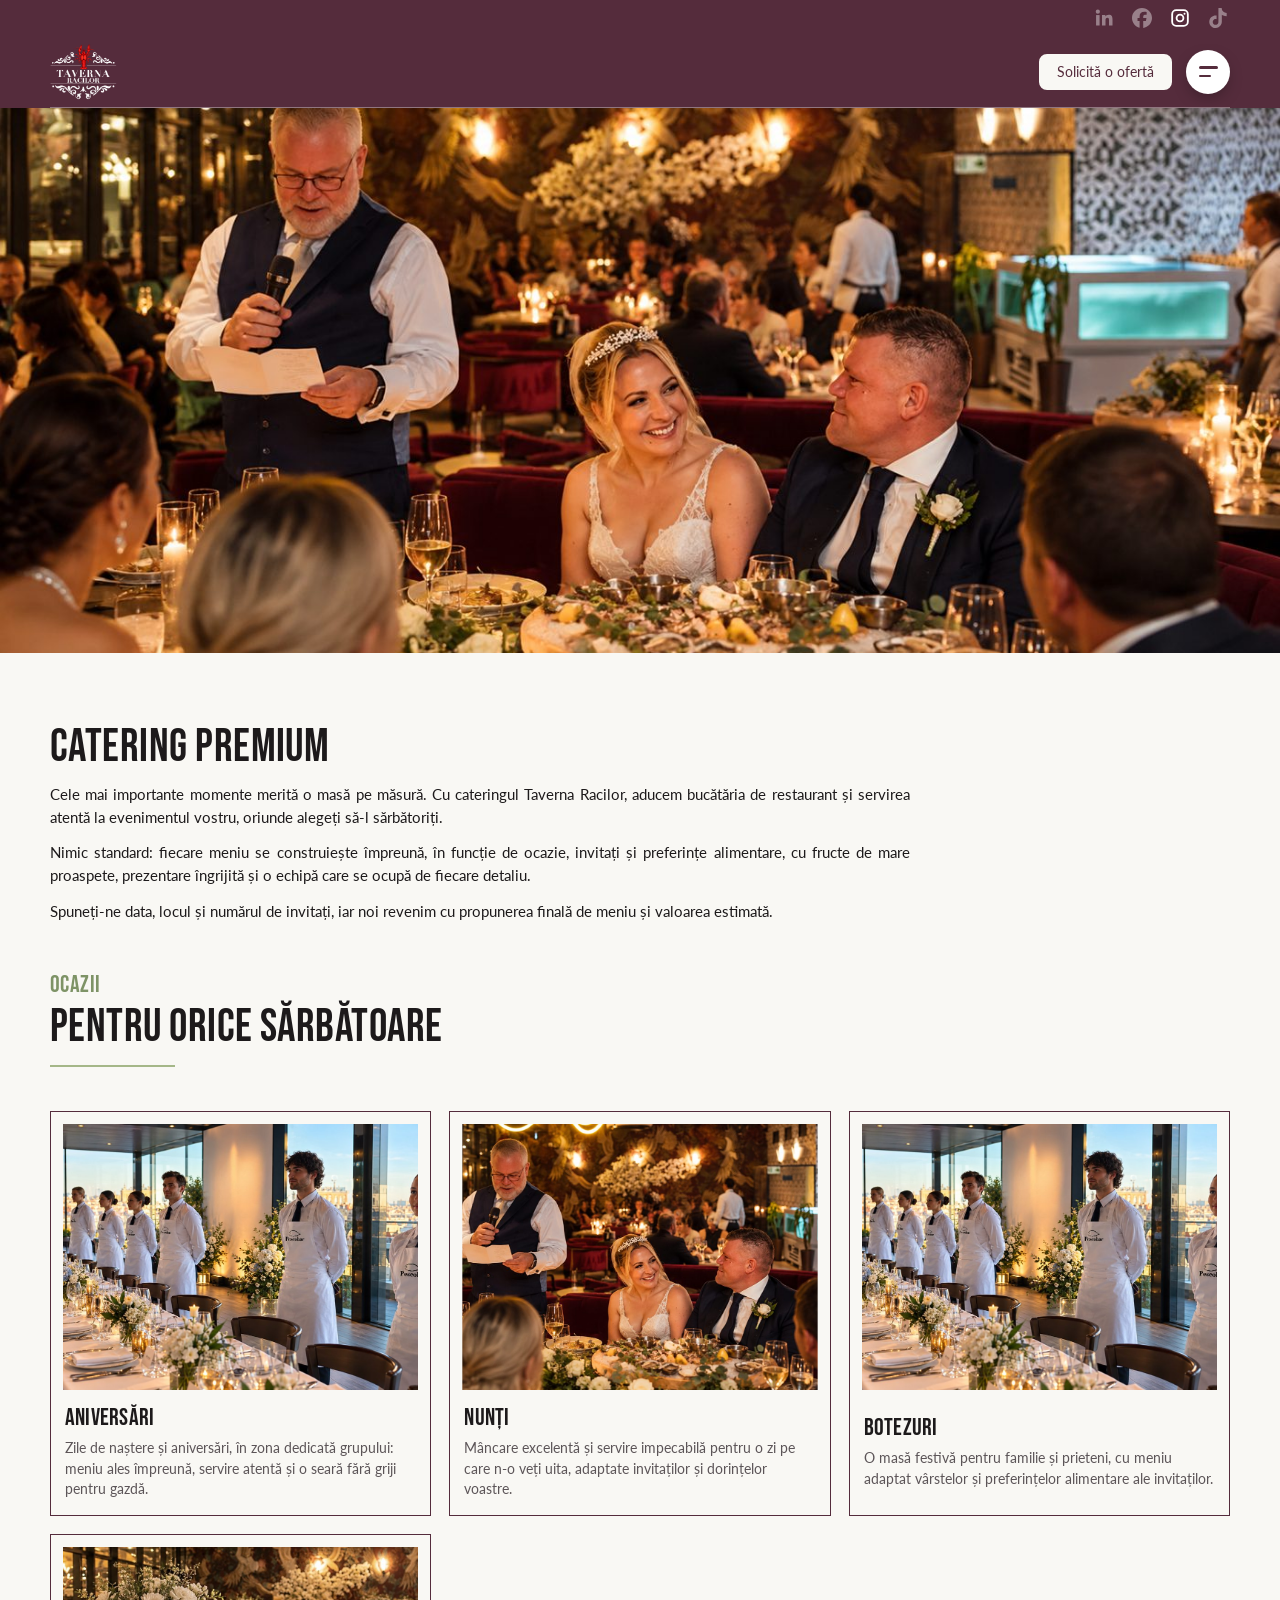
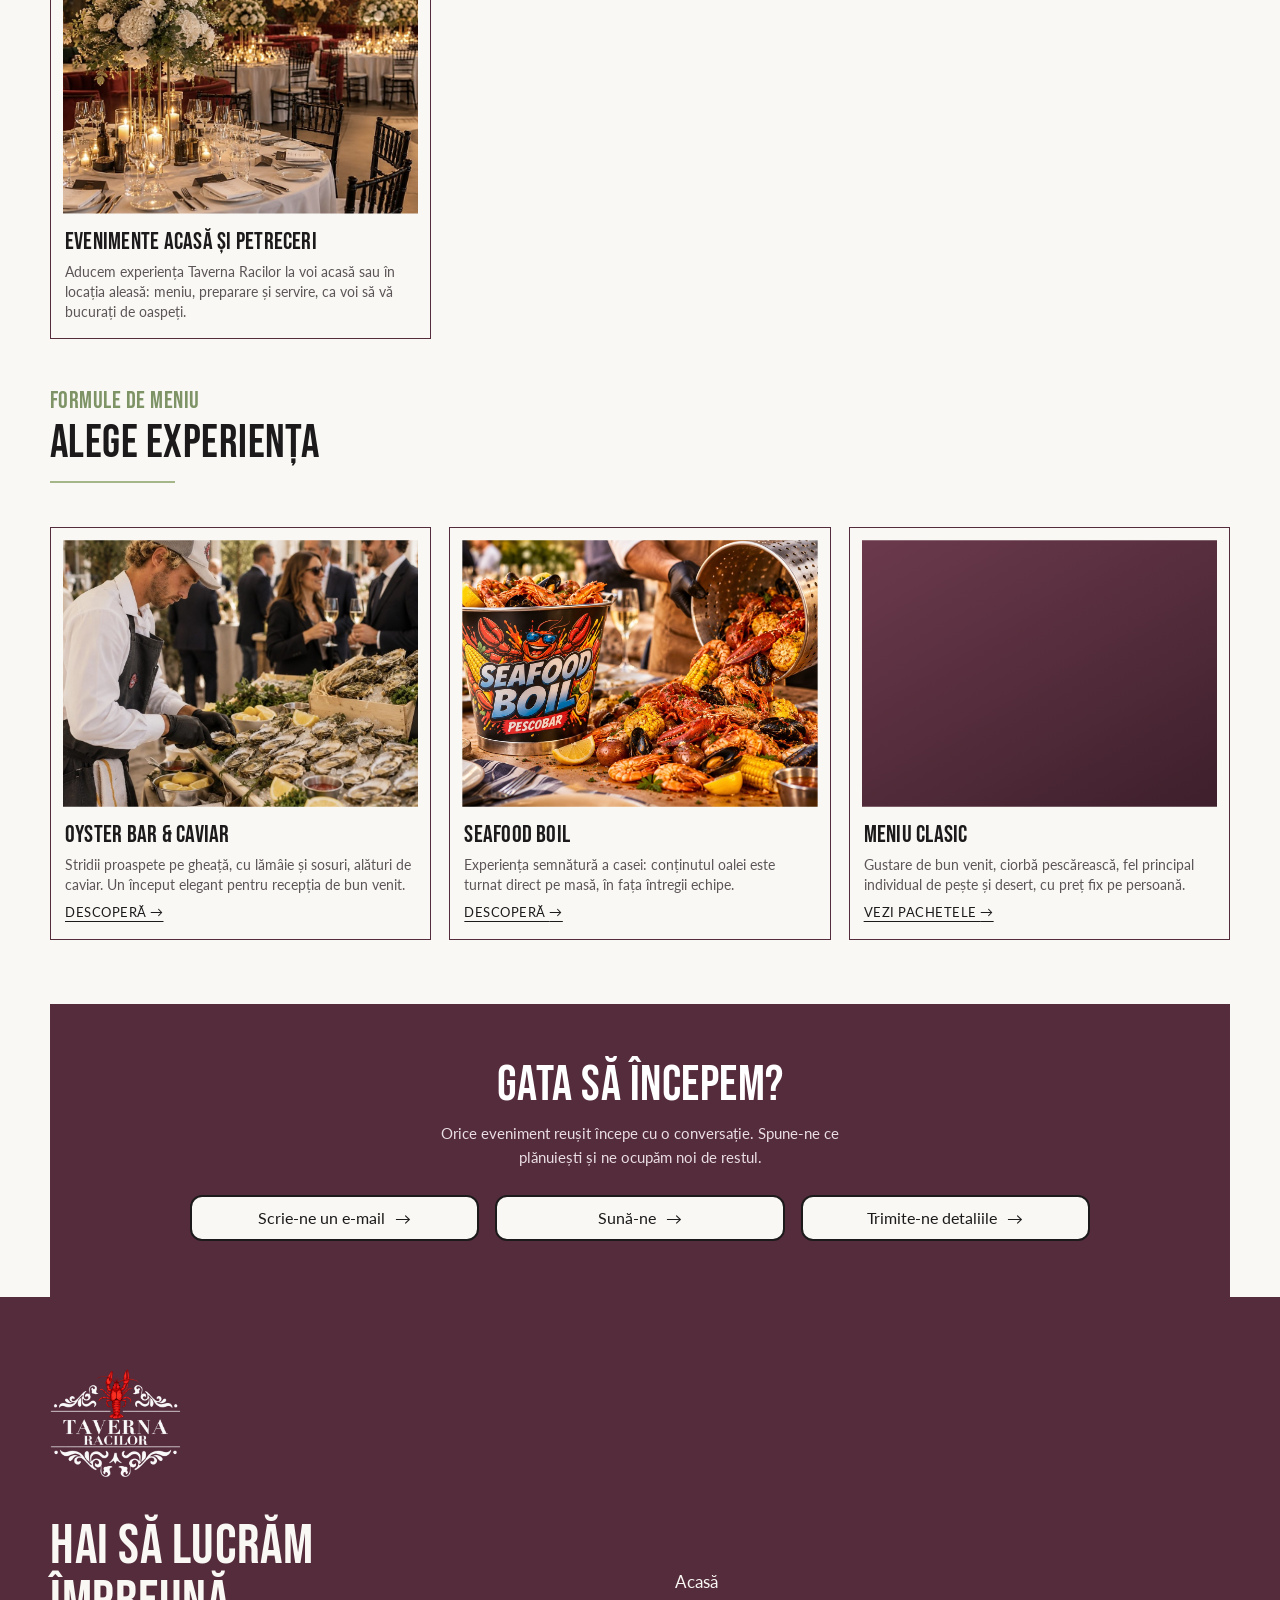
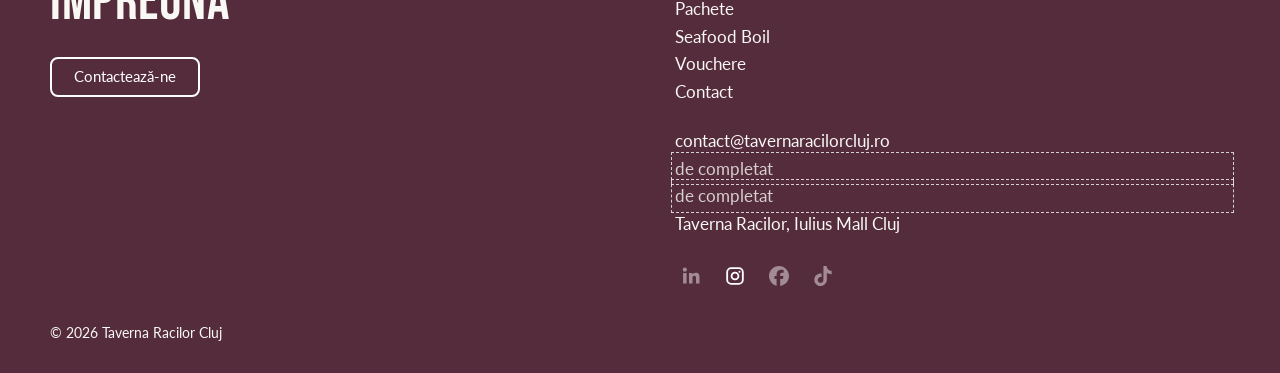
==== catering.html @ 620fd65f "Add catering page and card; reorder menu tiles Co-Authored-By: Claude Sonnet 5.5 <noreply@anthropic." ====
<!doctype html>
<html lang="ro">
<head>
<meta charset="utf-8">
<meta name="viewport" content="width=device-width, initial-scale=1">
<title>Catering · Taverna Racilor Cluj</title>
<meta name="description" content="Catering premium pentru aniversări, nunți, botezuri și evenimente acasă, de la Taverna Racilor Cluj.">
<meta name="theme-color" content="#552C3C">
<meta property="og:title" content="Catering · Taverna Racilor Cluj">
<meta property="og:description" content="Catering premium pentru aniversări, nunți, botezuri și evenimente acasă, de la Taverna Racilor Cluj.">
<meta property="og:type" content="website">
<meta property="og:locale" content="ro_RO">
<link rel="icon" href="data:image/svg+xml,%3Csvg xmlns='http://www.w3.org/2000/svg' viewBox='0 0 32 32'%3E%3Crect width='32' height='32' rx='6' fill='%23552C3C'/%3E%3Cpath d='M9 22c0-7 4-12 11-12M23 22c0-5-3-8-7-8' fill='none' stroke='%23A5B788' stroke-width='2.6' stroke-linecap='round'/%3E%3C/svg%3E">
<link rel="preconnect" href="https://fonts.googleapis.com">
<link rel="preconnect" href="https://fonts.gstatic.com" crossorigin>
<link href="https://fonts.googleapis.com/css2?family=Bebas+Neue&family=Lato:wght@400;700&display=swap" rel="stylesheet">

<link rel="stylesheet" href="assets/style.css">
</head>
<body>
<a class="skip" href="#main">Sari la conținut</a>

<header class="top" id="top">
  <div class="hwrap">
    <div class="socials" aria-label="Rețele sociale"><a data-social="linkedin" aria-label="LinkedIn" target="_blank" rel="noopener"><svg viewBox="0 0 24 24" aria-hidden="true"><rect x="2.5" y="8.5" width="4.2" height="12.5"/><circle cx="4.6" cy="4.4" r="2.5"/><path d="M9.6 8.5h4v1.8c.7-1.3 2.200-2.200 4.100-2.200 3.800 0 4.500 2.500 4.500 5.700V21h-4.200v-6.200c0-1.500-.1-3.100-1.900-3.100s-2.300 1.300-2.300 3V21H9.600z"/></svg></a><a data-social="facebook" aria-label="Facebook" target="_blank" rel="noopener"><svg viewBox="0 0 24 24" aria-hidden="true"><path d="M9.101 23.691v-7.98H6.627v-3.667h2.474v-1.58c0-4.085 1.848-5.978 5.858-5.978.401 0 .955.042 1.468.103a8.68 8.68 0 0 1 1.141.195v3.325a8.623 8.623 0 0 0-.653-.036 26.805 26.805 0 0 0-.733-.009c-.707 0-1.259.096-1.675.309a1.686 1.686 0 0 0-.679.622c-.258.42-.374.995-.374 1.752v1.297h3.919l-.386 2.103-.287 1.564h-3.246v8.245C19.396 23.238 24 18.179 24 12.044c0-6.627-5.373-12-12-12s-12 5.373-12 12c0 5.628 3.874 10.35 9.101 11.647Z"/></svg></a><a data-social="instagram" aria-label="Instagram" target="_blank" rel="noopener"><svg viewBox="0 0 24 24" aria-hidden="true"><path d="M7.5 1.500h9A6 6 0 0 1 22.500 7.500v9a6 6 0 0 1-6 6h-9a6 6 0 0 1-6-6v-9a6 6 0 0 1 6-6zm0 2.200a3.800 3.800 0 0 0-3.800 3.800v9a3.800 3.800 0 0 0 3.800 3.800h9a3.800 3.800 0 0 0 3.800-3.800v-9a3.800 3.800 0 0 0-3.800-3.800zM12 6.800a5.200 5.200 0 1 1 0 10.400 5.200 5.200 0 0 1 0-10.400zm0 2.200a3 3 0 1 0 0 6 3 3 0 0 0 0-6zm5.400-3.300a1.200 1.200 0 1 1 0 2.400 1.200 1.200 0 0 1 0-2.400z"/></svg></a><a data-social="tiktok" aria-label="TikTok" target="_blank" rel="noopener"><svg viewBox="0 0 24 24" aria-hidden="true"><path d="M12.525.02c1.31-.02 2.61-.01 3.91-.02.08 1.53.63 3.09 1.75 4.17 1.12 1.11 2.7 1.62 4.24 1.79v4.03c-1.44-.05-2.89-.35-4.2-.97-.57-.26-1.1-.59-1.62-.93-.01 2.92.01 5.84-.02 8.75-.08 1.4-.54 2.79-1.35 3.94-1.31 1.92-3.58 3.17-5.91 3.21-1.43.08-2.86-.31-4.08-1.03-2.02-1.19-3.44-3.37-3.65-5.71-.02-.5-.03-1-.01-1.49.18-1.9 1.12-3.72 2.58-4.96 1.66-1.44 3.98-2.13 6.15-1.72.02 1.48-.04 2.96-.04 4.44-.99-.32-2.15-.23-3.02.37-.63.41-1.11 1.04-1.36 1.75-.21.51-.15 1.07-.14 1.61.24 1.64 1.82 3.02 3.5 2.87 1.12-.01 2.19-.66 2.77-1.61.19-.33.4-.67.41-1.06.1-1.79.06-3.57.07-5.36.01-4.03-.01-8.05.02-12.07z"/></svg></a></div>
    <div class="nav">
      <a class="logo" href="index.html#hero" aria-label="Taverna Racilor Cluj, început de pagină">
        <img src="assets/logo.png" alt="Taverna Racilor Cluj" width="63" height="52" onload="this.nextElementSibling.hidden=true" onerror="this.remove()">
        <span><b>Taverna Racilor</b> <small>Cluj</small></span>
      </a>
      <div class="navr">
        <a class="btn btn-sm" href="index.html#form">Solicită o ofertă</a>
        <button class="burger" id="burger" type="button" aria-label="Meniu" aria-expanded="false" aria-controls="menu"><i></i><i></i></button>
      </div>
    </div>
  </div>
</header>
<div class="menu" id="menu" aria-label="Meniu">
  <div class="wrap">
    <ul>
      <li><a href="index.html#pachete">Pachete</a></li><li><a href="seafood-boil.html">Seafood Boil</a></li><li><a href="index.html#bauturi">Băuturi</a></li><li><a href="index.html#vouchere">Vouchere</a></li><li><a href="index.html#contact">Contact</a></li>
    </ul>
    <a class="btn btn-light" href="index.html#form">Solicită o ofertă</a>
  </div>
</div>

<main id="main">

<figure class="pghero"><img src="assets/event-nunti.jpg" alt="Masă festivă la un eveniment elegant" fetchpriority="high"></figure>

<section class="sec" style="padding-bottom:0">
  <div class="wrap">
    <div class="evintro rv">
      <h1 class="pgh1">Catering premium</h1>
      <p>Cele mai importante momente merită o masă pe măsură. Cu cateringul Taverna Racilor, aducem bucătăria de restaurant și servirea atentă la evenimentul vostru, oriunde alegeți să-l sărbătoriți.</p>
      <p>Nimic standard: fiecare meniu se construiește împreună, în funcție de ocazie, invitați și preferințe alimentare, cu fructe de mare proaspete, prezentare îngrijită și o echipă care se ocupă de fiecare detaliu.</p>
      <p>Spuneți-ne data, locul și numărul de invitați, iar noi revenim cu propunerea finală de meniu și valoarea estimată.</p>
    </div>
    <div class="rv" style="margin-top:clamp(30px,5vw,50px)"><span class="kicker">Ocazii</span><h2>Pentru orice sărbătoare</h2><span class="rule"></span></div>
    <div class="ocards">
      <div class="ocard">
        <figure><img src="assets/event-private.jpg" alt="Masă lungă pregătită pentru o aniversare" loading="lazy" decoding="async" onerror="this.remove()"></figure>
        <div class="obody"><h3>Aniversări</h3><p>Zile de naștere și aniversări, în zona dedicată grupului: meniu ales împreună, servire atentă și o seară fără griji pentru gazdă.</p></div>
      </div>
      <div class="ocard">
        <figure><img src="assets/event-nunti.jpg" alt="Discurs la masa mirilor" loading="lazy" decoding="async" onerror="this.remove()"></figure>
        <div class="obody"><h3>Nunți</h3><p>Mâncare excelentă și servire impecabilă pentru o zi pe care n-o veți uita, adaptate invitaților și dorințelor voastre.</p></div>
      </div>
      <div class="ocard">
        <figure><img src="assets/event-private.jpg" alt="Masă festivă pregătită pentru un botez" loading="lazy" decoding="async" onerror="this.remove()"></figure>
        <div class="obody"><h3>Botezuri</h3><p>O masă festivă pentru familie și prieteni, cu meniu adaptat vârstelor și preferințelor alimentare ale invitaților.</p></div>
      </div>
      <div class="ocard">
        <figure><img src="assets/event-corporate.jpg" alt="Mese pregătite pentru un eveniment acasă" loading="lazy" decoding="async" onerror="this.remove()"></figure>
        <div class="obody"><h3>Evenimente acasă și petreceri</h3><p>Aducem experiența Taverna Racilor la voi acasă sau în locația aleasă: meniu, preparare și servire, ca voi să vă bucurați de oaspeți.</p></div>
      </div>
    </div>
    <div class="rv" style="margin-top:clamp(30px,5vw,50px)"><span class="kicker">Formule de meniu</span><h2>Alege experiența</h2><span class="rule"></span></div>
    <div class="ocards">
      <a class="ocard" href="oyster-bar.html">
        <figure><img src="assets/oyster-event.jpg" alt="Oyster bar la un eveniment, cu stridii pe gheață" loading="lazy" decoding="async" onerror="this.remove()"></figure>
        <div class="obody"><h3>Oyster Bar &amp; Caviar</h3><p>Stridii proaspete pe gheață, cu lămâie și sosuri, alături de caviar. Un început elegant pentru recepția de bun venit.</p><span class="olink">Descoperă <i>→</i></span></div>
      </a>
      <a class="ocard" href="seafood-boil.html">
        <figure><img src="assets/pkg-boil.jpg" alt="Seafood Boil turnat pe masă" loading="lazy" decoding="async" onerror="this.remove()"></figure>
        <div class="obody"><h3>Seafood Boil</h3><p>Experiența semnătură a casei: conținutul oalei este turnat direct pe masă, în fața întregii echipe.</p><span class="olink">Descoperă <i>→</i></span></div>
      </a>
      <a class="ocard" href="index.html#pachete">
        <figure><img src="assets/pkg-clasic.jpg" alt="Fel principal de pește servit individual" loading="lazy" decoding="async" onerror="this.remove()"></figure>
        <div class="obody"><h3>Meniu clasic</h3><p>Gustare de bun venit, ciorbă pescărească, fel principal individual de pește și desert, cu preț fix pe persoană.</p><span class="olink">Vezi pachetele <i>→</i></span></div>
      </a>
    </div>
    <div class="ready rv">
      <h2>Gata să începem?</h2>
      <p>Orice eveniment reușit începe cu o conversație. Spune-ne ce plănuiești și ne ocupăm noi de restul.</p>
      <div class="ready-btns">
        <a class="rbtn" data-link="mail" data-val="email" data-keep href="index.html#form">Scrie-ne un e-mail <i>→</i></a>
        <a class="rbtn" data-link="tel" data-val="phone" data-keep href="index.html#form">Sună-ne <i>→</i></a>
        <a class="rbtn" href="index.html#form">Trimite-ne detaliile <i>→</i></a>
      </div>
    </div>
  </div>
</section>

<section class="on-plum contact" id="contact">
  <div class="wrap">
    <img class="flogo" src="assets/logo.png" alt="Taverna Racilor Cluj" width="120" height="100" loading="lazy" onerror="this.remove()">
    <div class="fgrid">
      <div>
        <h2>Hai să lucrăm împreună</h2>
        <a class="btn btn-line" href="index.html#form">Contactează-ne</a>
      </div>
      <div class="fcol">
        <ul class="flinks">
          <li><a href="index.html#hero">Acasă</a></li><li><a href="index.html#pachete">Pachete</a></li><li><a href="seafood-boil.html">Seafood Boil</a></li><li><a href="index.html#vouchere">Vouchere</a></li><li><a href="index.html#form">Contact</a></li>
        </ul>
        <div class="fcontact">
          <a data-link="mail" data-val="email"></a>
          <a data-link="tel" data-val="phone"></a>
          <span class="v" data-val="contactName"></span>
          <a href="https://www.google.com/maps/search/?api=1&query=Taverna+Racilor+Iulius+Mall+Cluj" target="_blank" rel="noopener">Taverna Racilor, Iulius Mall Cluj</a>
        </div>
        <div class="fsoc" aria-label="Rețele sociale"><a data-social="linkedin" aria-label="LinkedIn" target="_blank" rel="noopener"><svg viewBox="0 0 24 24" aria-hidden="true"><rect x="2.5" y="8.5" width="4.2" height="12.5"/><circle cx="4.6" cy="4.4" r="2.5"/><path d="M9.6 8.5h4v1.8c.7-1.3 2.200-2.200 4.100-2.200 3.800 0 4.500 2.500 4.500 5.700V21h-4.200v-6.200c0-1.500-.1-3.100-1.900-3.100s-2.300 1.300-2.300 3V21H9.600z"/></svg></a><a data-social="instagram" aria-label="Instagram" target="_blank" rel="noopener"><svg viewBox="0 0 24 24" aria-hidden="true"><path d="M7.5 1.500h9A6 6 0 0 1 22.500 7.500v9a6 6 0 0 1-6 6h-9a6 6 0 0 1-6-6v-9a6 6 0 0 1 6-6zm0 2.200a3.800 3.800 0 0 0-3.800 3.800v9a3.800 3.800 0 0 0 3.800 3.800h9a3.800 3.800 0 0 0 3.800-3.800v-9a3.800 3.800 0 0 0-3.800-3.800zM12 6.800a5.200 5.200 0 1 1 0 10.400 5.200 5.200 0 0 1 0-10.400zm0 2.200a3 3 0 1 0 0 6 3 3 0 0 0 0-6zm5.400-3.300a1.200 1.200 0 1 1 0 2.400 1.200 1.200 0 0 1 0-2.400z"/></svg></a><a data-social="facebook" aria-label="Facebook" target="_blank" rel="noopener"><svg viewBox="0 0 24 24" aria-hidden="true"><path d="M9.101 23.691v-7.98H6.627v-3.667h2.474v-1.58c0-4.085 1.848-5.978 5.858-5.978.401 0 .955.042 1.468.103a8.68 8.68 0 0 1 1.141.195v3.325a8.623 8.623 0 0 0-.653-.036 26.805 26.805 0 0 0-.733-.009c-.707 0-1.259.096-1.675.309a1.686 1.686 0 0 0-.679.622c-.258.42-.374.995-.374 1.752v1.297h3.919l-.386 2.103-.287 1.564h-3.246v8.245C19.396 23.238 24 18.179 24 12.044c0-6.627-5.373-12-12-12s-12 5.373-12 12c0 5.628 3.874 10.35 9.101 11.647Z"/></svg></a><a data-social="tiktok" aria-label="TikTok" target="_blank" rel="noopener"><svg viewBox="0 0 24 24" aria-hidden="true"><path d="M12.525.02c1.31-.02 2.61-.01 3.91-.02.08 1.53.63 3.09 1.75 4.17 1.12 1.11 2.7 1.62 4.24 1.79v4.03c-1.44-.05-2.89-.35-4.2-.97-.57-.26-1.1-.59-1.62-.93-.01 2.92.01 5.84-.02 8.75-.08 1.4-.54 2.79-1.35 3.94-1.31 1.92-3.58 3.17-5.91 3.21-1.43.08-2.86-.31-4.08-1.03-2.02-1.19-3.44-3.37-3.65-5.71-.02-.5-.03-1-.01-1.49.18-1.9 1.12-3.72 2.58-4.96 1.66-1.44 3.98-2.13 6.15-1.72.02 1.48-.04 2.96-.04 4.44-.99-.32-2.15-.23-3.02.37-.63.41-1.11 1.04-1.36 1.75-.21.51-.15 1.07-.14 1.61.24 1.64 1.82 3.02 3.5 2.87 1.12-.01 2.19-.66 2.77-1.61.19-.33.4-.67.41-1.06.1-1.79.06-3.57.07-5.36.01-4.03-.01-8.05.02-12.07z"/></svg></a></div>
      </div>
    </div>
    <p class="copy">© 2026 Taverna Racilor Cluj</p>
  </div>
</section>
</main>

<script src="assets/config.js"></script>
<script src="assets/site.js"></script>
</body>
</html>
---- assets/style.css ----
:root{
  --plum:#552C3C; --plum-d:#3E1F2B; --bg:#F9F8F4; --card:#F6F5F2; --sage:#A5B788; --sage-d:#5E7048;
  --text:#1D1A1B; --muted:#5C5558; --line:rgba(85,44,60,.18);
  --on-plum:#F9F8F4; --on-plum-muted:#D9C9D0;
  --head:"Bebas Neue","Arial Narrow",Impact,sans-serif;
  --sans:"Lato",system-ui,-apple-system,"Segoe UI",Roboto,sans-serif;
  --wrap:1180px;
}
*{box-sizing:border-box}
html{scroll-behavior:smooth;-webkit-text-size-adjust:100%}
body{margin:0;font-family:var(--sans);font-size:17px;line-height:1.65;color:var(--text);background:var(--bg);-webkit-font-smoothing:antialiased}
img,video,svg{display:block;max-width:100%}
a{color:inherit}
h1,h2,h3{font-family:var(--head);font-weight:400;text-transform:uppercase;line-height:1;letter-spacing:.01em;margin:0}
p{margin:0} ul,ol{margin:0;padding:0;list-style:none}
:focus-visible{outline:3px solid var(--sage);outline-offset:3px}
.skip{position:absolute;left:-999px;top:8px;background:#fff;color:var(--plum);padding:10px 16px;z-index:100;font-weight:700}
.skip:focus{left:8px}
.wrap{width:min(100% - 40px,var(--wrap));margin-inline:auto}
section{position:relative}
.sec{padding:clamp(56px,8vw,96px) 0}
section[id]{scroll-margin-top:100px}
h2{font-size:clamp(40px,6vw,64px)}
h3{font-size:34px}
.rule{display:block;width:125px;height:2px;background:var(--sage);margin:18px 0 20px}
.center{text-align:center}.center .rule{margin-inline:auto}
.lead{font-size:clamp(17px,1.6vw,19px);color:var(--muted);max-width:58ch}
.on-plum{background:var(--plum);color:var(--on-plum)}
.on-plum .lead{color:var(--on-plum-muted)}
.eyebrow{font-size:13px;font-weight:700;letter-spacing:.16em;text-transform:uppercase;color:var(--sage-d);margin-bottom:10px;display:block}
.on-plum .eyebrow{color:var(--sage)}

/* buttons */
.btn{white-space:nowrap;display:inline-flex;align-items:center;justify-content:center;gap:10px;min-height:52px;padding:0 28px;border-radius:10px;border:2px solid var(--plum);font:400 17px/1 var(--sans);text-decoration:none;cursor:pointer;transition:background .2s,color .2s,border-color .2s}
.btn svg{width:18px;height:18px}
.btn-fill{background:var(--plum);color:#fff}
.btn-fill:hover{background:var(--plum-d);border-color:var(--plum-d)}
.btn-line{background:transparent;color:var(--plum)}
.btn-line:hover{background:var(--plum);color:#fff}
.on-plum .btn-line,.hero .btn-line{border-color:#fff;color:#fff}
.on-plum .btn-line:hover,.hero .btn-line:hover{background:#fff;color:var(--plum)}
.btn-light{background:var(--bg);color:var(--plum);border-color:var(--bg)}
.btn-light:hover{background:#fff;border-color:#fff}
.btn-sm{min-height:44px;padding:0 20px;font-size:16px}
.link{display:inline-flex;align-items:center;gap:12px;font-size:16px;font-weight:400;letter-spacing:.02em;text-transform:uppercase;text-decoration:none;color:var(--text);padding:6px 0}
.link::after{content:"";width:50px;height:1px;background:var(--sage-d);transition:width .25s}
.link:hover::after{width:70px}
.ph{outline:1.5px dashed currentColor;outline-offset:3px;opacity:.8}

/* header */
header.top{position:fixed;inset:0 0 auto 0;z-index:50;background:var(--plum)}
.hwrap{width:min(100% - 40px,var(--wrap));margin-inline:auto}
.socials{display:flex;justify-content:flex-end;gap:14px;height:40px;align-items:center;overflow:hidden;transition:height .3s,opacity .3s}
.socials a{color:#fff;display:grid;place-items:center;width:24px;height:24px;transition:opacity .2s,transform .2s}
.socials a:hover{transform:translateY(-2px)}
.socials a.off{opacity:.4;pointer-events:none}
.socials svg{width:20px;height:20px;fill:currentColor}
header.compact .socials{height:0;opacity:0}
.nav{display:flex;align-items:center;justify-content:space-between;gap:12px;height:84px;border-bottom:1px solid rgba(255,255,255,.35);transition:height .3s}
header.compact .nav{height:68px}
.logo{display:flex;align-items:center;gap:10px;text-decoration:none;color:#fff;min-width:0}
.logo img{height:52px;width:auto}
header.compact .logo img{height:42px}
.logo b{font:400 28px/1 var(--head);letter-spacing:.04em;white-space:nowrap}
.logo small{font-size:11px;font-weight:700;letter-spacing:.24em;text-transform:uppercase;color:var(--sage)}
.navr{display:flex;align-items:center;gap:14px}
.burger{width:52px;height:52px;border-radius:50%;border:0;background:#fff;box-shadow:0 6px 18px -6px rgba(0,0,0,.45);display:grid;place-content:center;gap:7px;cursor:pointer;transition:transform .2s}
.burger:hover{transform:scale(1.05)}
.burger i{display:block;height:2.5px;border-radius:2px;background:var(--plum);transition:transform .3s,width .3s}
.burger i:first-child{width:22px}.burger i:last-child{width:14px}
.burger[aria-expanded=true] i:first-child{width:22px;transform:translateY(4.7px) rotate(45deg)}
.burger[aria-expanded=true] i:last-child{width:22px;transform:translateY(-4.7px) rotate(-45deg)}
header .btn{background:var(--bg);color:var(--plum);border-color:var(--bg)}
header .btn:hover{background:#fff}
.menu{position:fixed;inset:0;z-index:45;background:var(--plum-d);padding:170px 0 40px;overflow:auto;opacity:0;visibility:hidden;transition:opacity .3s,visibility .3s}
.menu.open{opacity:1;visibility:visible}
.menu ul{display:grid;gap:4px}
.menu li a{display:block;font:400 clamp(44px,9vw,84px)/1.05 var(--head);text-transform:uppercase;color:#fff;text-decoration:none;padding:6px 0;border-bottom:1px solid rgba(255,255,255,.14)}
.menu li a:hover{color:var(--sage)}
.menu .btn{margin-top:30px}

/* hero: rounded card with video background and translucent overlay */
.hero{position:relative;margin:128px 12px 0;border-radius:28px;min-height:min(84svh,780px);display:flex;align-items:flex-end;color:#fff;background:var(--plum-d);overflow:hidden;isolation:isolate}
@media(min-width:900px){.hero{margin:134px 20px 0;border-radius:36px;min-height:min(82svh,800px)}}
.hero-media{position:absolute;inset:0;z-index:-2;background:radial-gradient(60% 60% at 80% 25%,rgba(165,183,136,.22),transparent 70%),linear-gradient(160deg,var(--plum),var(--plum-d))}
.hero-media video{width:100%;height:100%;object-fit:cover;opacity:0;transition:opacity .9s}
.hero-media video.vready{opacity:1}
.hero::after{content:"";position:absolute;inset:0;z-index:-1;background:linear-gradient(180deg,rgba(62,31,43,.45) 0%,rgba(62,31,43,.35) 45%,rgba(40,18,28,.78) 100%)}
.hero .wrap{padding:clamp(40px,6vw,70px) 0 0}
.hero-in{padding-bottom:clamp(36px,5vw,56px)}
.hero h1{font-size:clamp(50px,8vw,104px);max-width:17ch;margin:22px 0 14px}
.hero .lead{color:#F4ECEF;max-width:48ch}
.cta-row{display:flex;flex-wrap:wrap;gap:14px;margin-top:28px}
.pill{display:inline-flex;align-items:center;gap:10px;padding:8px 16px;border:1px solid rgba(255,255,255,.4);border-radius:999px;background:rgba(255,255,255,.1);backdrop-filter:blur(6px);-webkit-backdrop-filter:blur(6px);font-size:14px;letter-spacing:.01em}
.pill::before{content:"";width:9px;height:9px;border-radius:50%;background:var(--sage)}
.hero-foot{display:flex;flex-wrap:wrap;align-items:baseline;gap:6px 28px;padding:20px 0 clamp(22px,3vw,34px);border-top:1px solid rgba(255,255,255,.35);font-size:17px}
.hero-foot b{font:400 clamp(26px,3.4vw,40px)/1.1 var(--head);letter-spacing:.01em;text-transform:uppercase}
.hero-foot span{color:#E7DAE0}

/* brush */
.brush{position:absolute;left:0;width:100%;top:0;height:clamp(36px,6vw,84px);transform:translateY(-99%);fill:currentColor;pointer-events:none;z-index:2}
.brush.c-bg{color:var(--bg)}

/* event types (LK-style) */
.evintro{max-width:860px}
.evintro h2{font-size:clamp(42px,7vw,72px)}
.evintro p{font-size:clamp(17px,1.7vw,19px);line-height:1.6;margin-top:16px;text-align:justify;hyphens:auto}
.evintro .btn{margin-top:28px}
.evgrid{display:grid;gap:26px;margin-top:clamp(40px,6vw,64px)}
@media(min-width:900px){.evgrid{grid-template-columns:repeat(3,1fr);gap:24px}}
.ev{display:flex;flex-direction:column;background:var(--card)}
.ev figure{margin:0;aspect-ratio:2/1;overflow:hidden;background:linear-gradient(150deg,#6b3a4c,var(--plum-d))}
@media(min-width:900px){.ev figure{aspect-ratio:4/3}}
.ev figure img{width:100%;height:100%;object-fit:cover;transition:transform .6s}
.ev:hover figure img{transform:scale(1.03)}
.ev .cbody{padding:24px 24px 28px}
.ev h3{font-size:36px}
.ev p{margin-bottom:22px;font-size:17px;line-height:1.65}
.ev .link{margin-top:auto}

/* menu tiles (LK "our menus") */
.kicker{display:block;font:400 clamp(24px,3vw,30px)/1 var(--head);letter-spacing:.02em;text-transform:uppercase;color:#7E9366;margin-bottom:12px}
.mgrid{display:grid;gap:18px;margin-top:clamp(32px,5vw,52px)}
@media(min-width:640px){.mgrid{grid-template-columns:1fr 1fr}}
@media(min-width:1100px){.mgrid{grid-template-columns:repeat(4,1fr)}}
.mtile{display:block;background:var(--plum);color:#fff;text-decoration:none}
.mtile figure{margin:0;aspect-ratio:2/1;overflow:hidden;background:linear-gradient(150deg,#6b3a4c,var(--plum-d))}
@media(min-width:1100px){.mtile figure{aspect-ratio:4/3}}
.mtile img{width:100%;height:100%;object-fit:cover;transition:transform .6s}
.mtile:hover img{transform:scale(1.04)}
.mlabel{display:block;padding:20px 12px 18px;text-align:center;font:400 clamp(26px,3vw,30px)/1 var(--head);letter-spacing:.02em;text-transform:uppercase}

/* intro + facts */
.intro-grid{display:grid;gap:36px}
@media(min-width:900px){.intro-grid{grid-template-columns:1.2fr .8fr;gap:70px;align-items:center}}
.facts{display:grid;grid-template-columns:1fr 1fr;gap:12px}
.fact{padding:20px;background:var(--card)}
.fact:first-child{grid-column:1/-1;background:var(--plum);color:#fff;display:flex;align-items:baseline;gap:14px;flex-wrap:wrap}
.fact strong{display:block;font:400 clamp(36px,4.5vw,48px)/1 var(--head);color:var(--plum)}
.fact:first-child strong{color:var(--sage);font-size:clamp(56px,7vw,76px)}
.fact span{display:block;font-size:15px;line-height:1.4;color:var(--muted);margin-top:4px}
.fact:first-child span{color:var(--on-plum-muted);margin:0}

/* video stages */
.stages{margin-top:clamp(32px,5vw,56px)}
.stage{position:relative;overflow:hidden;aspect-ratio:4/5;isolation:isolate}
@media(min-width:760px){.stage{aspect-ratio:21/9}}
.stage.s1{background:var(--plum)}
.stage.s2{background:var(--sage-d)}
.stage video{position:absolute;top:0;left:50%;transform:translateX(-50%);width:auto;height:100%;aspect-ratio:9/16;object-fit:cover;background:#000;opacity:0;transition:opacity .6s}
.stage video.vready{opacity:1}
.stage .note{position:absolute;inset:0;display:grid;place-items:center;text-align:center;color:rgba(255,255,255,.7);font-size:13px;z-index:-1}

/* package cards (image on top, flat) */
.cards{display:grid;gap:22px;margin-top:clamp(32px,5vw,52px)}
@media(min-width:980px){.cards{grid-template-columns:repeat(3,1fr)}}
.card{display:flex;flex-direction:column;background:var(--card)}
.card figure{position:relative;margin:0;aspect-ratio:4/3;overflow:hidden;background:linear-gradient(150deg,#6b3a4c,var(--plum-d))}
.card figure img{width:100%;height:100%;object-fit:cover;transition:transform .6s}
.card:hover figure img{transform:scale(1.03)}
.badge{position:absolute;top:0;left:0;z-index:2;background:var(--plum);color:#fff;font-size:12px;font-weight:700;letter-spacing:.12em;text-transform:uppercase;padding:9px 14px}
.cbody{display:flex;flex-direction:column;flex:1;padding:26px 28px 30px}
.cbody .for{color:var(--muted);font-size:16px}
.cbody ul{display:grid;align-content:start;gap:8px;margin:4px 0 22px;flex:1}
.cbody li{position:relative;padding-left:20px;font-size:16px;line-height:1.5}
.cbody li::before{content:"";position:absolute;left:0;top:.7em;width:10px;height:2px;background:var(--sage-d)}
.price{display:flex;align-items:baseline;justify-content:space-between;gap:10px;padding-top:16px;border-top:1px solid var(--line);margin-bottom:18px}
.price small{font-size:14px;color:var(--muted)}
.price strong{font:400 32px/1 var(--head);color:var(--plum)}
.cbody .btn{width:100%}

/* boil */
.missing::before{content:attr(data-label);position:absolute;inset:0;display:grid;place-items:center;text-align:center;padding:24px;font-size:13px;color:rgba(255,255,255,.6);z-index:1}
.boil-grid{display:grid;gap:34px;align-items:center}
@media(min-width:900px){.boil-grid{grid-template-columns:1fr 1fr;gap:70px}}
.potfig{position:relative;margin:0;aspect-ratio:4/3;overflow:hidden;background:linear-gradient(150deg,#6b3a4c,var(--plum-d))}
.potfig img{width:100%;height:100%;object-fit:cover}
.steps{display:grid;gap:12px;margin:22px 0 28px}
.steps li{padding-left:22px;position:relative}
.steps li::before{content:"";position:absolute;left:0;top:.75em;width:10px;height:2px;background:var(--sage)}

/* two-column info */
.two{display:grid;gap:40px}
@media(min-width:900px){.two{grid-template-columns:1fr 1fr;gap:70px}}
.drinks{border-top:1px solid var(--line);margin-top:6px}
.drinks li{display:flex;justify-content:space-between;align-items:center;gap:16px;padding:16px 0;border-bottom:1px solid var(--line)}
.drinks b{display:block;font-size:18px}
.drinks .d{font-size:15px;color:var(--muted)}
.drinks .p{text-align:right;white-space:nowrap;font:400 26px/1 var(--head);color:var(--plum)}
.drinks .p small{display:block;margin-top:6px;font:400 12px var(--sans);color:var(--muted)}
.perk{padding:18px 22px;background:var(--card);margin-top:10px;font-size:16px}
.perk.hl{background:var(--plum);color:var(--on-plum);margin-top:0}
.perk.hl b{display:block;font:400 28px/1.1 var(--head);color:var(--sage);margin-bottom:6px;letter-spacing:.01em}
.perk.hl p+p{margin-top:6px;color:var(--on-plum-muted)}
.details{margin-top:10px;display:grid;grid-template-columns:1fr 1fr;gap:10px}
.details div{padding:14px 16px;background:var(--card)}
.details small{display:block;font-size:13px;color:var(--muted)}
.details strong{font:400 28px/1.1 var(--head);color:var(--plum)}

/* fasting band */
.band{display:grid;gap:18px;padding:clamp(26px,4vw,40px);background:var(--card)}
@media(min-width:900px){.band{grid-template-columns:1fr 1fr;gap:50px;align-items:center}}
.band h2{font-size:clamp(34px,4.5vw,48px)}
.band .rule{margin:14px 0 0}

/* voucher */
.vouch{display:grid;gap:40px;align-items:center}
@media(min-width:900px){.vouch{grid-template-columns:.9fr 1.1fr;gap:70px}}
.vcard{max-width:440px;aspect-ratio:1.6;background:var(--bg);color:var(--plum);padding:24px 26px;display:flex;flex-direction:column;justify-content:space-between;position:relative;transform:rotate(-2.5deg);box-shadow:0 30px 50px -28px rgba(0,0,0,.6)}
.vcard::before{content:"";position:absolute;inset:10px;border:1px solid var(--sage)}
.vcard .t{display:flex;justify-content:space-between;font-size:11.5px;font-weight:700;letter-spacing:.2em;text-transform:uppercase;position:relative}
.vcard .amt{font:400 clamp(80px,12vw,120px)/.85 var(--head);position:relative}
.vcard .amt small{font-size:.35em;margin-left:6px;letter-spacing:.04em}
.vcard .b{display:flex;justify-content:space-between;gap:10px;font-size:13px;font-weight:700;position:relative}
.vouch ul{margin:18px 0 22px;display:grid;gap:10px}
.vouch li{padding-left:22px;position:relative}
.vouch li::before{content:"";position:absolute;left:0;top:.75em;width:10px;height:2px;background:var(--sage)}
.vouch .fine{font-size:15px;color:var(--on-plum-muted);margin-bottom:24px}

/* form */
.form-grid{display:grid;gap:36px}
@media(min-width:960px){.form-grid{grid-template-columns:.8fr 1.2fr;gap:70px;align-items:start}}
.how{margin:22px 0 0;display:grid}
.how li{display:grid;grid-template-columns:38px 1fr;gap:12px;padding:14px 0;border-top:1px solid var(--line);align-items:baseline}
.how li:last-child{border-bottom:1px solid var(--line)}
.how b{font:400 30px/1 var(--head);color:var(--sage-d)}
form{background:var(--card);padding:clamp(22px,4vw,38px)}
.fields{display:grid;gap:16px}
@media(min-width:620px){.fields{grid-template-columns:1fr 1fr}.fields .full{grid-column:1/-1}}
label{display:block;font-size:14px;font-weight:700;margin-bottom:6px}
label i{font-style:normal;font-weight:400;color:var(--muted)}
input,select{width:100%;min-height:50px;padding:0 14px;border:1.5px solid #CFC9C5;border-radius:8px;background:#fff;font:400 16px var(--sans);color:var(--text)}
input:focus,select:focus{outline:none;border-color:var(--plum);box-shadow:0 0 0 3px rgba(165,183,136,.5)}
form .btn{width:100%;margin-top:20px;min-height:56px}
.hint{margin-top:12px;font-size:14px;color:var(--muted)}
form .hint{text-align:center}
.status{margin-top:12px;font-size:15px;font-weight:700;text-align:center;color:var(--plum)}

/* footer / contact */
.contact{padding:clamp(56px,8vw,96px) 0 34px}
.contact h2{font-size:clamp(44px,7vw,72px);max-width:12ch;margin-bottom:clamp(34px,5vw,50px)}
.fgrid{display:grid;gap:0}
@media(min-width:900px){.fgrid{grid-template-columns:1fr 1fr;gap:70px;align-items:start}}
.fcol{border-top:2px solid rgba(255,255,255,.35);padding-top:clamp(30px,4vw,44px);margin-top:clamp(34px,5vw,50px)}
@media(min-width:900px){.fcol{border-top:0;margin-top:0;padding-top:8px}}
.flinks{display:grid;gap:6px;margin-bottom:34px}
.flinks a,.fcontact a,.fcontact span.v{font-size:clamp(20px,2vw,24px);line-height:1.5;text-decoration:none;word-break:break-word}
.flinks a:hover,.fcontact a:hover{text-decoration:underline;text-underline-offset:5px;text-decoration-color:var(--sage)}
.fcontact{display:grid;gap:2px;margin-bottom:34px}
.fsoc{display:flex;gap:12px;margin-bottom:34px}
.fsoc a{color:#fff;width:32px;height:32px;display:grid;place-items:center;transition:transform .2s}
.fsoc a:hover{transform:translateY(-2px)}
.fsoc a.off{opacity:.45;pointer-events:none}
.fsoc svg{width:20px;height:20px;fill:currentColor}
.copy{font-size:clamp(17px,1.8vw,20px);color:var(--on-plum);margin-top:6px}

/* mobile bar */
.bar{position:fixed;left:10px;right:10px;bottom:10px;z-index:60;display:none;gap:10px;padding:10px;background:var(--plum);box-shadow:0 14px 34px -10px rgba(0,0,0,.5);transform:translateY(140%);transition:transform .35s}
.bar.on{transform:none}
.bar .btn{flex:1;min-height:46px;padding:0 14px;font-size:15px}
.bar .btn-line{flex:0 0 auto}
@media(max-width:760px){.bar{display:flex}body{padding-bottom:78px}.nav .btn{display:none}.logo b{font-size:24px}.logo img{height:44px}.nav{height:74px}}

.js .rv{opacity:0;transform:translateY(18px);transition:opacity .7s ease,transform .7s ease}
.js .rv.in{opacity:1;transform:none}
@media(prefers-reduced-motion:reduce){html{scroll-behavior:auto}.js .rv{opacity:1;transform:none;transition:none}}

/* type scale + spacing: proportions closer to London Kitchen (smaller text, tighter layout) */
body{font-size:15px;line-height:1.6}
h2{font-size:clamp(30px,4.6vw,46px)}
h3{font-size:26px}
.sec{padding:clamp(40px,6vw,72px) 0}
section[id]{scroll-margin-top:90px}
.rule{width:125px;margin:14px 0 16px}
.lead{font-size:clamp(15px,1.3vw,17px);line-height:1.6}
.btn{min-height:40px;padding:0 22px;font-size:15px;border-radius:8px}
.btn-sm{min-height:36px;padding:0 16px;font-size:14px}
.link{font-size:14px;gap:10px}
.link::after{width:42px}
.eyebrow{font-size:12px}
.kicker{font-size:clamp(20px,2.4vw,24px);margin-bottom:8px}
.logo b{font-size:24px}
.logo small{font-size:10px}
.burger{width:44px;height:44px;gap:6px}
.burger i:first-child{width:19px}.burger i:last-child{width:12px}
.nav{height:68px}
header.compact .nav{height:58px}
.socials{height:36px}
.menu{padding-top:150px}
.menu li a{font-size:clamp(34px,7vw,60px)}
.hero{margin-top:112px;min-height:min(78svh,700px)}
@media(min-width:900px){.hero{margin-top:118px}}
.hero h1{font-size:clamp(40px,7vw,84px);margin:16px 0 10px}
.hero .lead{font-size:clamp(15px,1.5vw,18px)}
.pill{font-size:13px;padding:7px 14px}
.hero-foot{font-size:14px;padding:16px 0 20px}
.hero-foot b{font-size:clamp(22px,2.6vw,30px)}
.cta-row{margin-top:22px;gap:10px}
.evintro h2{font-size:clamp(32px,5.2vw,54px)}
.evintro p{font-size:15px;line-height:1.55;margin-top:12px}
.evintro .btn{margin-top:22px}
.evgrid{gap:20px;margin-top:clamp(28px,4vw,48px)}
.ev .cbody{padding:20px 20px 24px}
.ev h3{font-size:26px}
.ev p{font-size:14.5px;line-height:1.55;margin-bottom:16px}
.mgrid{gap:14px;margin-top:clamp(24px,4vw,40px)}
.mlabel{font-size:clamp(20px,2.4vw,24px);padding:16px 10px 14px}
.fact{padding:16px}
.fact strong{font-size:clamp(26px,3.4vw,34px)}
.fact:first-child strong{font-size:clamp(44px,5.4vw,60px)}
.fact span{font-size:13.5px}
.cards{gap:18px;margin-top:clamp(24px,4vw,40px)}
.cbody{padding:20px 20px 24px}
.cbody .for{font-size:14px}
.cbody li{font-size:14px;line-height:1.45}
.price strong{font-size:26px}
.price small{font-size:13px}
.steps{gap:8px;margin:16px 0 22px}
.drinks li{padding:12px 0}
.drinks b{font-size:15.5px}.drinks .d{font-size:13.5px}
.drinks .p{font-size:22px}
.perk{font-size:14px;padding:14px 16px}
.perk.hl b{font-size:22px}
.details strong{font-size:22px}.details small{font-size:12.5px}
.band{padding:clamp(20px,3vw,32px)}
.band h2{font-size:clamp(28px,3.6vw,40px)}
.vouch .fine{font-size:13.5px}
.how{margin-top:14px}
.how li{padding:10px 0;grid-template-columns:30px 1fr;font-size:14px;line-height:1.5}
.how b{font-size:24px}
.hint{font-size:13px}
form{padding:clamp(18px,3vw,30px)}
.fields{gap:12px}
label{font-size:13px;margin-bottom:4px}
input,select{min-height:42px;font-size:15px;border-radius:6px}
form .btn{min-height:46px;margin-top:16px}
.contact{padding:clamp(40px,6vw,72px) 0 28px}
.contact h2{font-size:clamp(34px,6vw,56px);margin-bottom:26px}
.fcol{padding-top:24px;margin-top:26px}
.flinks{gap:2px;margin-bottom:24px}
.flinks a,.fcontact a,.fcontact span.v{font-size:17px;line-height:1.5}
.fcontact{margin-bottom:24px}
.fsoc{margin-bottom:24px}
.copy{font-size:14px}
/* floating CTA: small, shows only between the location section and the form */
.bar{left:50%;right:auto;bottom:14px;padding:0;background:none;box-shadow:none;transform:translate(-50%,170%)}
.bar.on{transform:translate(-50%,0)}
.bar .btn{flex:none;min-height:38px;padding:0 20px;font-size:14px;box-shadow:0 8px 20px -6px rgba(0,0,0,.45)}
@media(max-width:760px){body{padding-bottom:0}.logo b{font-size:22px}}

/* "ready to get started" card (London Kitchen style) */
.ready{margin-top:clamp(40px,6vw,64px);background:var(--plum);color:var(--on-plum);padding:clamp(32px,5vw,56px) 18px clamp(34px,5vw,56px);text-align:center}
.ready h2{color:#fff;font-size:clamp(34px,6vw,50px)}
.ready p{max-width:48ch;margin:12px auto 0;font-size:15px;line-height:1.55;color:#EADDE3}
.ready-btns{display:grid;gap:12px;max-width:300px;margin:26px auto 0}
@media(min-width:760px){.ready-btns{grid-template-columns:repeat(3,1fr);max-width:900px;gap:16px}}
.rbtn{display:flex;align-items:center;justify-content:center;gap:10px;min-height:46px;padding:0 18px;background:var(--bg);color:var(--text);border:2px solid var(--text);border-radius:12px;font-size:16px;text-decoration:none;transition:background .2s}
.rbtn i{font-style:normal}
.rbtn:hover{background:#fff}
.potfig img{object-position:40% 50%}

/* seafood boil page */
.hero-media img{width:100%;height:100%;object-fit:cover;object-position:40% 50%}
.boil-two{display:grid;gap:28px;align-items:center}
@media(min-width:900px){.boil-two{grid-template-columns:1fr 1fr;gap:64px}}
.boilfig{position:relative;margin:0;aspect-ratio:3/2;overflow:hidden;background:linear-gradient(150deg,#6b3a4c,var(--plum-d))}
.boilfig img{width:100%;height:100%;object-fit:cover}
.stepcards{display:grid;gap:14px;margin-top:clamp(24px,4vw,40px)}
@media(min-width:900px){.stepcards{grid-template-columns:repeat(3,1fr);gap:20px}}
.stepcard{background:var(--card);padding:22px 22px 26px}
.stepcard .no{font:400 30px/1 var(--head);color:#7E9366}
.stepcard h3{font-size:26px;margin:8px 0 6px}
.stepcard p{font-size:14.5px;line-height:1.55}
.knows{display:grid;gap:10px;margin-top:clamp(24px,4vw,40px)}
@media(min-width:760px){.knows{grid-template-columns:1fr 1fr}}
.knows .perk{margin-top:0}

/* logo image in header/footer */
.logo img{height:56px;width:auto}
header.compact .logo img{height:46px}
.nav{height:72px}
header.compact .nav{height:60px}
@media(max-width:760px){.logo img{height:48px}.nav{height:66px}}
.flogo{height:clamp(84px,12vw,110px);width:auto;margin-bottom:clamp(26px,4vw,40px)}
/* map */
.mapfig{position:relative;display:block;margin-top:clamp(22px,3vw,34px);aspect-ratio:3/2;overflow:hidden;background:var(--card)}
@media(min-width:900px){.mapfig{aspect-ratio:21/9}}
.mapfig img{width:100%;height:100%;object-fit:cover;transition:transform .6s}
.mapfig:hover img{transform:scale(1.02)}
.maplink{position:absolute;left:14px;bottom:14px;display:inline-flex;gap:8px;align-items:center;padding:9px 16px;background:var(--plum);color:#fff;font-size:14px;border-radius:8px}
.maplink i{font-style:normal}
/* wide photo band */
.widefig{margin:0;aspect-ratio:4/3;overflow:hidden;background:linear-gradient(150deg,#6b3a4c,var(--plum-d))}
@media(min-width:900px){.widefig{aspect-ratio:21/9}}
.widefig img{width:100%;height:100%;object-fit:cover;object-position:50% 35%}

/* event pages (London Kitchen "corporate events" layout) */
.pghero{margin:0;padding-top:96px;background:var(--plum)}
.pghero img{width:100%;aspect-ratio:16/9;max-height:62vh;object-fit:cover;display:block}
@media(min-width:900px){.pghero{padding-top:104px}.pghero img{aspect-ratio:21/9}}
.pgh1{font-size:clamp(30px,4.6vw,46px)}
.evintro p{text-align:justify;hyphens:auto}
.ocards{display:grid;gap:14px;margin-top:clamp(26px,4vw,44px)}
@media(min-width:1000px){.ocards{grid-template-columns:repeat(3,1fr);gap:18px}}
.ocard{display:grid;grid-template-columns:42% 1fr;gap:14px;padding:12px;border:1px solid var(--plum);background:var(--bg);color:var(--text);text-decoration:none;transition:background .25s}
a.ocard:hover{background:#fff}
@media(min-width:1000px){.ocard{grid-template-columns:1fr}}
.ocard figure{margin:0;overflow:hidden;min-height:150px;background:linear-gradient(150deg,#6b3a4c,var(--plum-d))}
@media(min-width:1000px){.ocard figure{aspect-ratio:4/3;min-height:0}}
.ocard img{width:100%;height:100%;object-fit:cover;transition:transform .6s}
a.ocard:hover img{transform:scale(1.04)}
.obody{display:flex;flex-direction:column;gap:8px;padding:2px 2px 4px}
.obody h3{font-size:24px}
.obody p{font-size:13.5px;line-height:1.5;color:var(--muted)}
.olink{margin-top:auto;font-size:12.5px;text-transform:uppercase;letter-spacing:.04em;text-decoration:underline;text-underline-offset:4px}
.olink i{font-style:normal}
/* scroll animation: cards rise and unveil bottom-to-top, one after another */
.js .ocard{opacity:0;transform:translateY(46px);transition:opacity .8s ease,transform .8s cubic-bezier(.2,.7,.2,1),background .25s}
.js .ocard>*{clip-path:inset(0 0 100% 0);transition:clip-path .95s cubic-bezier(.2,.7,.2,1) .1s}
.js .ocard.in{opacity:1;transform:none}
.js .ocard.in>*{clip-path:inset(0 0 0 0)}
@media(prefers-reduced-motion:reduce){.js .ocard,.js .ocard>*{opacity:1;transform:none;clip-path:none;transition:none}}

/* phone: match London Kitchen's small, tight proportions */
@media(max-width:760px){
  body{font-size:14px;line-height:1.55}
  .wrap,.hwrap{width:min(100% - 32px,var(--wrap))}
  h2{font-size:26px}
  h3,.ev h3,.cbody h3{font-size:21px}
  .pgh1{font-size:26px}
  .rule{width:90px;margin:10px 0 12px}
  .sec{padding:36px 0}
  .lead,.evintro p,.evintro p+p{font-size:14px;line-height:1.55}
  .btn{min-height:36px;padding:0 16px;font-size:13.5px}
  .btn-sm{min-height:32px;padding:0 12px;font-size:13px}
  .link{font-size:12.5px}.link::after{width:34px}
  .logo img{height:40px}
  header.compact .logo img{height:34px}
  .nav{height:56px}header.compact .nav{height:50px}
  .socials{height:30px;gap:12px}.socials svg{width:17px;height:17px}.socials a{width:20px;height:20px}
  .burger{width:38px;height:38px;gap:5px}.burger i:first-child{width:16px}.burger i:last-child{width:10px}
  .hero{margin:92px 10px 0;border-radius:20px;min-height:min(70svh,560px)}
  .hero h1{font-size:36px;margin:12px 0 8px}
  .hero .lead{font-size:14px}
  .pill{font-size:12px;padding:6px 12px}
  .hero-foot{font-size:13px;padding:12px 0 16px}.hero-foot b{font-size:20px}
  .pghero{padding-top:76px}
  .evintro h2{font-size:28px}
  .ev h3{font-size:21px}.ev p,.obody p{font-size:13px;line-height:1.5}
  .ev .cbody,.cbody{padding:16px 16px 20px}
  .cbody li{font-size:13px}.cbody .for{font-size:13px}
  .price strong{font-size:22px}
  .mlabel{font-size:19px;padding:12px 8px 10px}
  .kicker{font-size:18px;margin-bottom:6px}
  .fact{padding:12px}.fact strong{font-size:24px}.fact:first-child strong{font-size:40px}.fact span{font-size:12.5px}
  .obody h3{font-size:20px}
  .ready h2{font-size:30px}.ready p{font-size:13.5px}
  .rbtn{min-height:40px;font-size:14px}
  .ready{padding:28px 16px 30px}
  .contact h2{font-size:32px}
  .flinks a,.fcontact a,.fcontact span.v{font-size:15px}
  .copy{font-size:13px}
  .how li{font-size:13px}
  label{font-size:12.5px}input,select{min-height:38px;font-size:14px}
  .perk,.perk.hl{font-size:13px}.perk.hl b{font-size:19px}
  .drinks b{font-size:14.5px}.drinks .p{font-size:19px}
  .menu li a{font-size:34px}
  .bar .btn{min-height:34px;font-size:13px}
}

/* packages: compact swipeable row on phones/tablets, 3 columns on desktop */
@media(max-width:979px){
  #pachete .wrap{width:100%}
  #pachete .center{padding-inline:16px}
  .cards{display:flex;gap:12px;overflow-x:auto;scroll-snap-type:x mandatory;-webkit-overflow-scrolling:touch;padding:4px 16px 14px;scroll-padding-left:16px;scrollbar-width:none}
  .cards::-webkit-scrollbar{display:none}
  .cards .card{flex:0 0 74%;max-width:300px;scroll-snap-align:start}
  .cards .card figure{aspect-ratio:16/10}
  .cards .cbody{padding:14px 14px 16px}
  .cards .cbody h3{font-size:20px}
  .cards .cbody .rule{margin:8px 0 10px!important;width:70px}
  .cards .cbody .for{font-size:12.5px;margin-bottom:6px}
  .cards .cbody ul{gap:4px;margin:2px 0 14px}
  .cards .cbody li{font-size:12.5px;line-height:1.4;padding-left:16px}
  .cards .price{padding-top:10px;margin-bottom:12px}
  .cards .price strong{font-size:20px}.cards .price small{font-size:12px}
  .cards .btn{min-height:34px;font-size:13px}
  .cards .badge{font-size:10.5px;padding:6px 10px}
}
.dots{display:none;justify-content:center;gap:7px;margin-top:4px}
@media(max-width:979px){.dots{display:flex}}
.dots i{width:7px;height:7px;border-radius:50%;background:rgba(85,44,60,.25);transition:background .2s,width .2s}
.dots i.on{background:var(--plum);width:18px;border-radius:4px}

/* menu tiles: very thin landscape photos (London Kitchen "our menus") */
.mgrid{grid-template-columns:1fr;gap:14px}
.mtile figure{aspect-ratio:4.4/1}
@media(min-width:640px){.mgrid{grid-template-columns:1fr 1fr}.mtile figure{aspect-ratio:3.2/1}}
@media(min-width:1100px){.mgrid{grid-template-columns:repeat(4,1fr)}.mtile figure{aspect-ratio:2.4/1}}
.mtile img{object-position:50% 50%}
@media(max-width:760px){.mlabel{padding:10px 8px 9px;font-size:18px}.mgrid{gap:12px}}

@media(min-width:900px) and (max-width:1099px){.evgrid{grid-template-columns:1fr 1fr}}
@media(min-width:1100px){.evgrid{grid-template-columns:repeat(4,1fr)}}
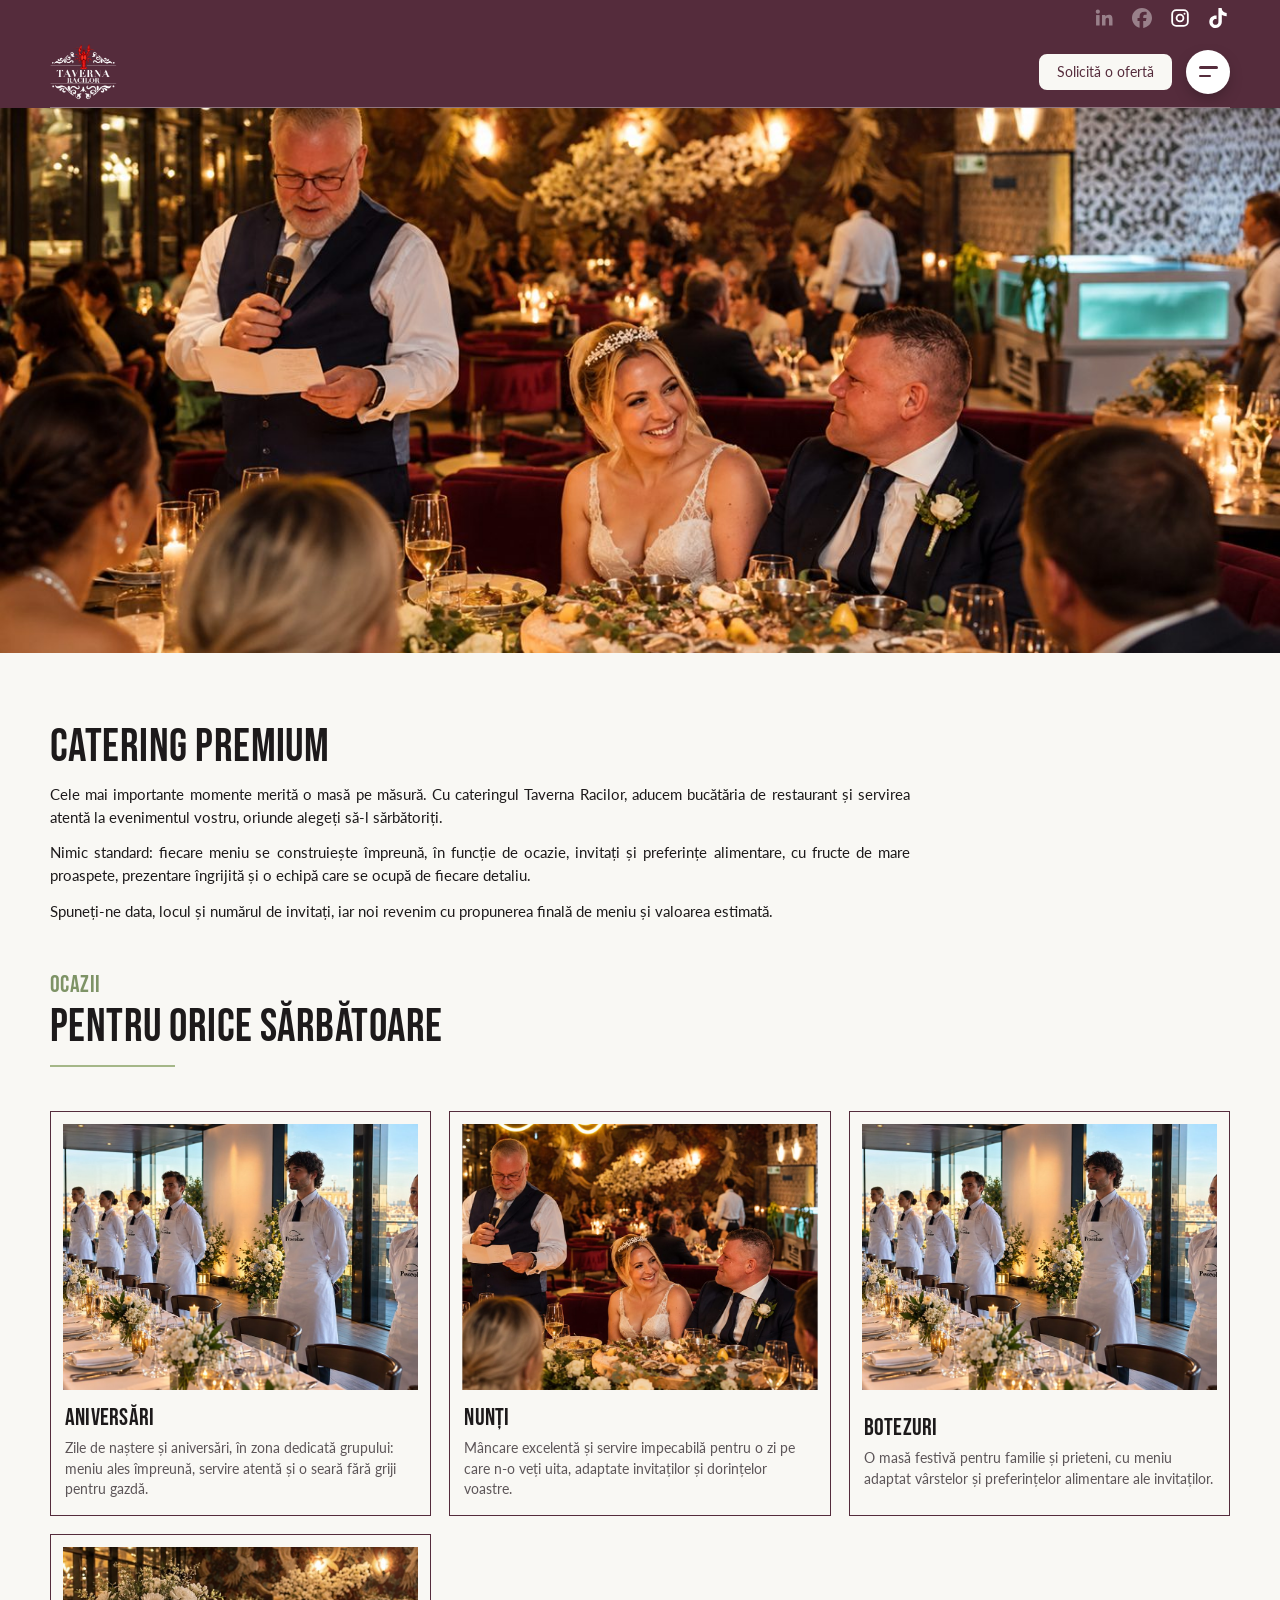
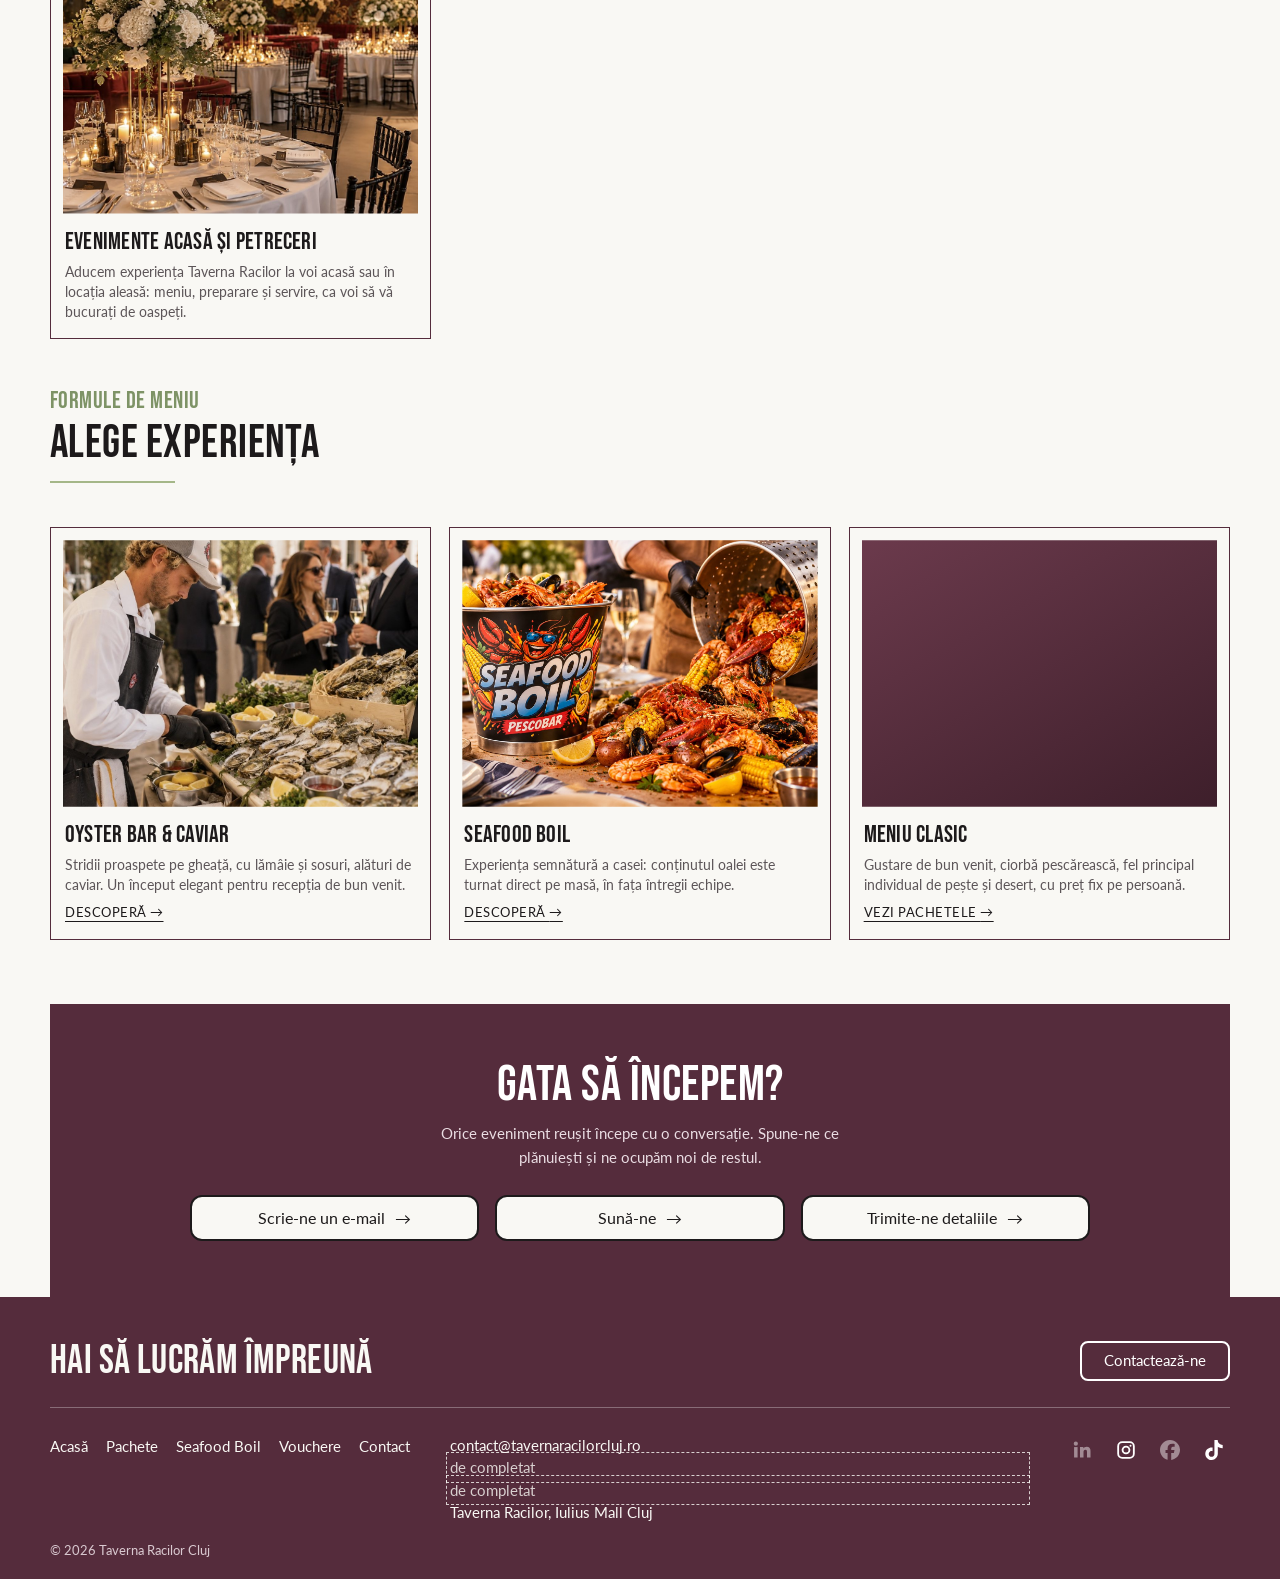
==== commit 934b4908: "Compact footer, remove footer logo, connect TikTok Co-Authored-By: Claude Sonnet 5.5 <noreply@anthro" ====
--- a/catering.html
+++ b/catering.html
@@ -104,12 +104,8 @@
 
 <section class="on-plum contact" id="contact">
   <div class="wrap">
-    <img class="flogo" src="assets/logo.png" alt="Taverna Racilor Cluj" width="120" height="100" loading="lazy" onerror="this.remove()">
     <div class="fgrid">
-      <div>
-        <h2>Hai să lucrăm împreună</h2>
-        <a class="btn btn-line" href="index.html#form">Contactează-ne</a>
-      </div>
+      <div class="fhead"><h2>Hai să lucrăm împreună</h2><a class="btn btn-line" href="index.html#form">Contactează-ne</a></div>
       <div class="fcol">
         <ul class="flinks">
           <li><a href="index.html#hero">Acasă</a></li><li><a href="index.html#pachete">Pachete</a></li><li><a href="seafood-boil.html">Seafood Boil</a></li><li><a href="index.html#vouchere">Vouchere</a></li><li><a href="index.html#form">Contact</a></li>
--- a/assets/style.css
+++ b/assets/style.css
@@ -502,3 +502,18 @@
 
 @media(min-width:900px) and (max-width:1099px){.evgrid{grid-template-columns:1fr 1fr}}
 @media(min-width:1100px){.evgrid{grid-template-columns:repeat(4,1fr)}}
+
+/* compact footer */
+.contact{padding:clamp(28px,4vw,44px) 0 18px}
+.fgrid{display:block}
+.fhead{display:flex;flex-wrap:wrap;align-items:center;justify-content:space-between;gap:14px 24px;padding-bottom:clamp(18px,3vw,26px);border-bottom:1px solid rgba(255,255,255,.3)}
+.contact .fhead h2{margin:0;max-width:none;font-size:clamp(26px,4vw,40px)}
+.fcol{border:0;margin:0;padding:clamp(18px,3vw,26px) 0 0;display:grid;gap:18px 40px}
+@media(min-width:900px){.fcol{grid-template-columns:auto 1fr auto;align-items:start}}
+.flinks,.fcontact,.fsoc{margin:0}
+.flinks{display:flex;flex-wrap:wrap;gap:4px 18px}
+.flinks a,.fcontact a,.fcontact span.v{font-size:15px}
+.fcontact{gap:0}
+.fsoc{gap:12px}
+.copy{margin-top:16px;font-size:13px;color:var(--on-plum-muted)}
+@media(max-width:760px){.contact .fhead h2{font-size:24px}.contact .fhead .btn{min-height:34px;padding:0 14px}.fcol{gap:12px}}
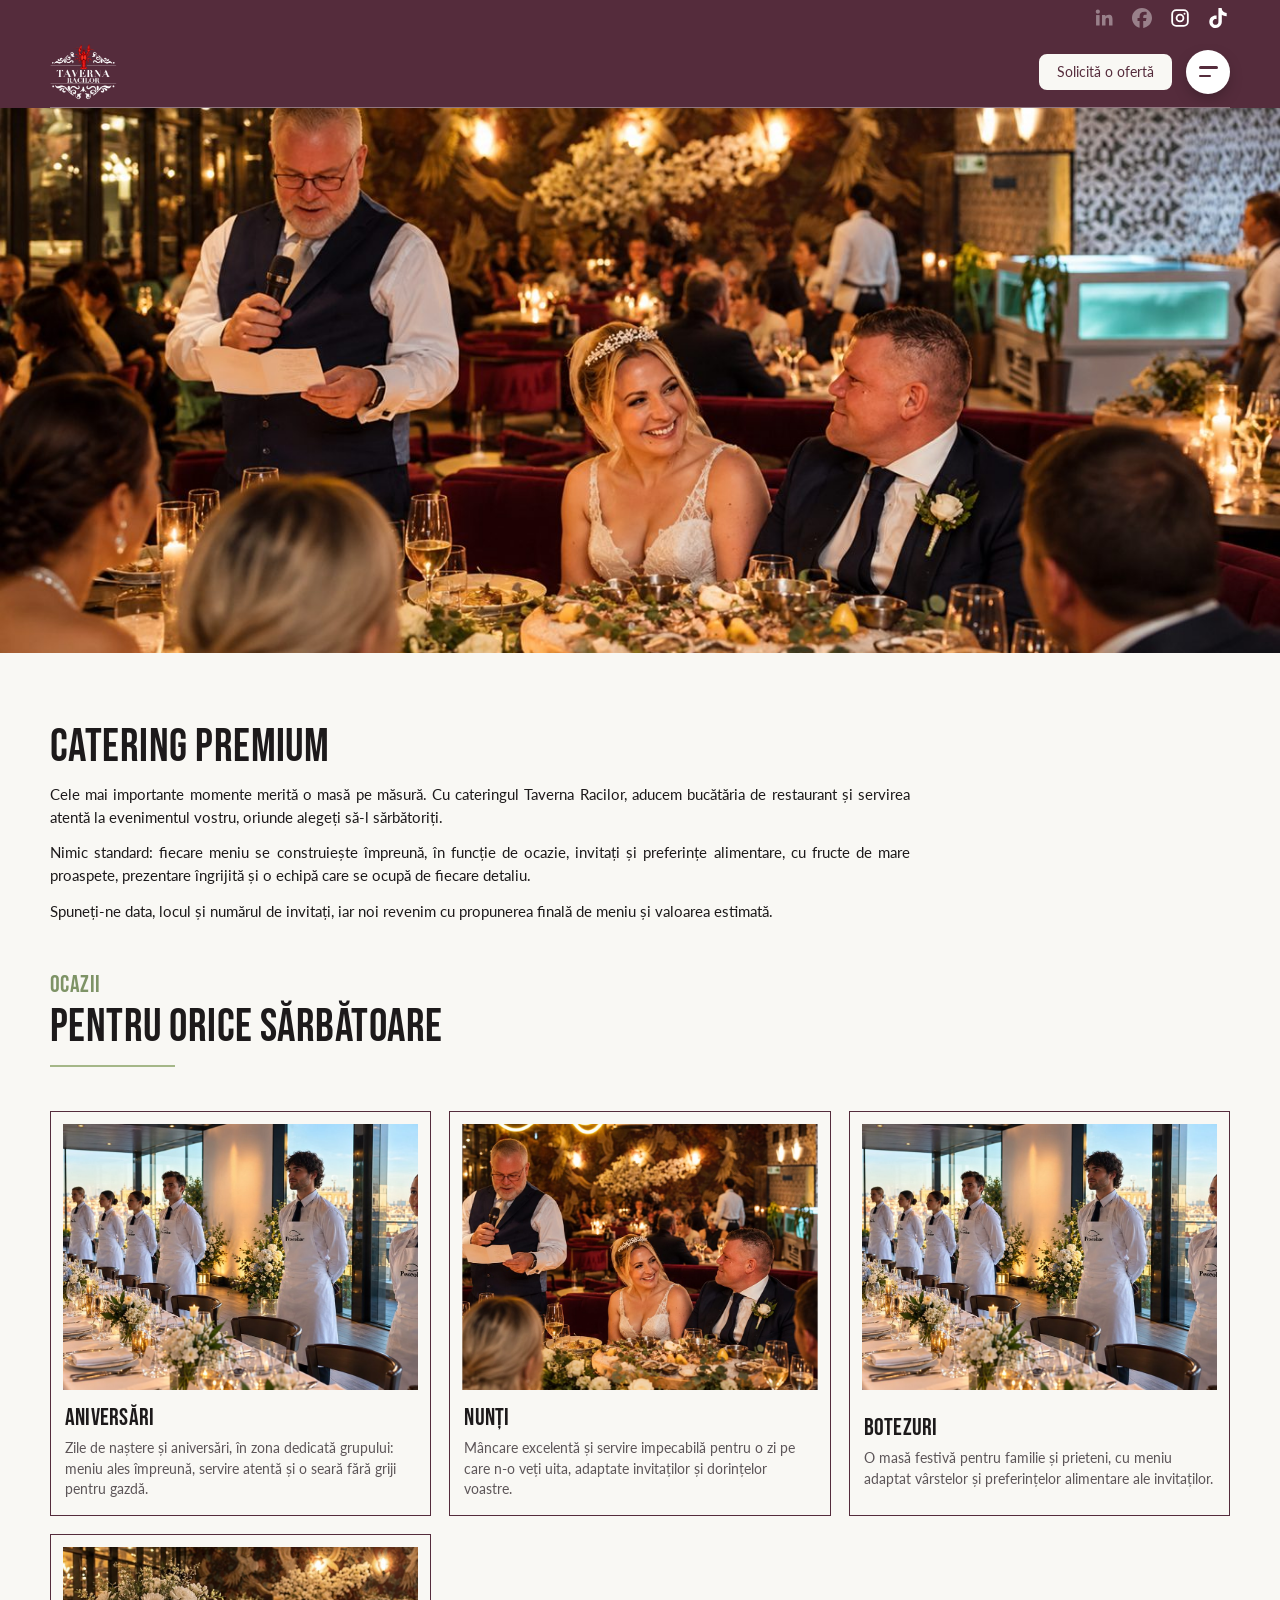
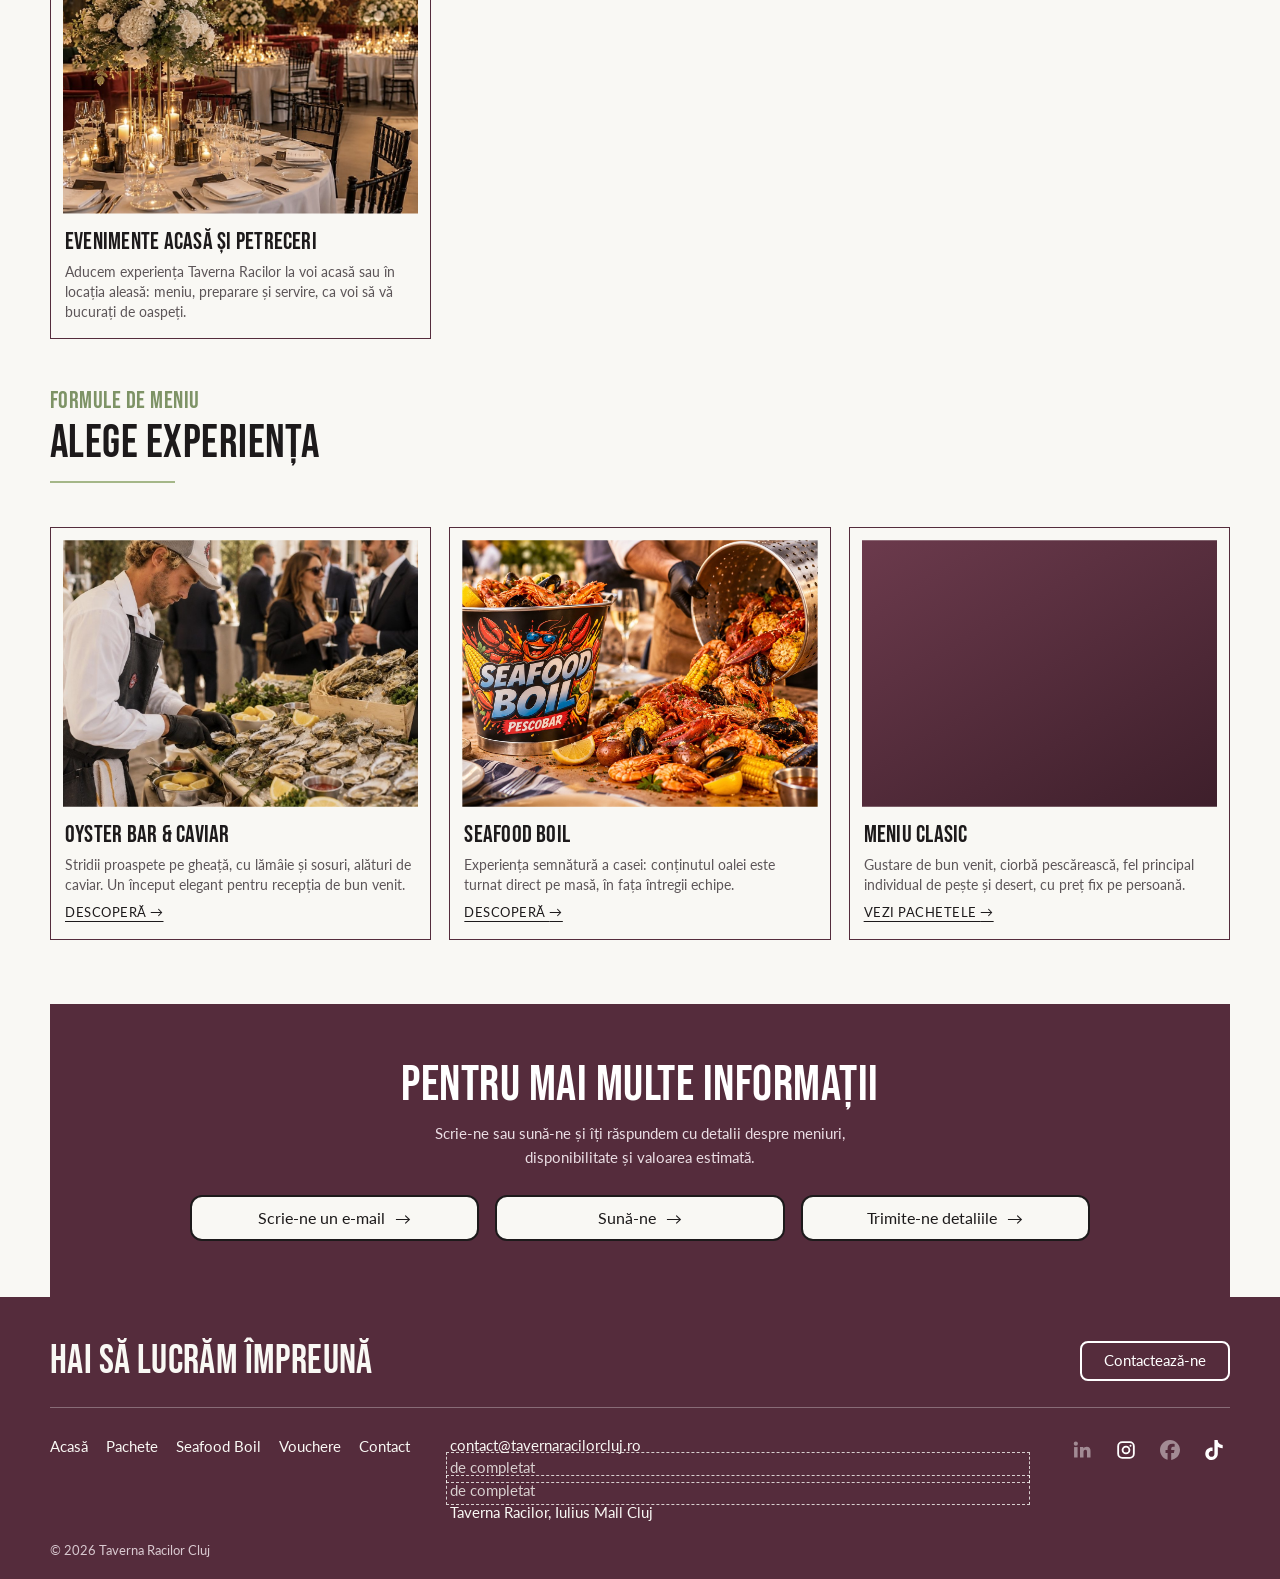
==== commit fb54af40: "Three event cards (drop catering card); 'Pentru mai multe informatii' CTA Co-Authored-By: Claude Son" ====
--- a/catering.html
+++ b/catering.html
@@ -91,8 +91,8 @@
       </a>
     </div>
     <div class="ready rv">
-      <h2>Gata să începem?</h2>
-      <p>Orice eveniment reușit începe cu o conversație. Spune-ne ce plănuiești și ne ocupăm noi de restul.</p>
+      <h2>Pentru mai multe informații</h2>
+      <p>Scrie-ne sau sună-ne și îți răspundem cu detalii despre meniuri, disponibilitate și valoarea estimată.</p>
       <div class="ready-btns">
         <a class="rbtn" data-link="mail" data-val="email" data-keep href="index.html#form">Scrie-ne un e-mail <i>→</i></a>
         <a class="rbtn" data-link="tel" data-val="phone" data-keep href="index.html#form">Sună-ne <i>→</i></a>
--- a/assets/style.css
+++ b/assets/style.css
@@ -517,3 +517,8 @@
 .fsoc{gap:12px}
 .copy{margin-top:16px;font-size:13px;color:var(--on-plum-muted)}
 @media(max-width:760px){.contact .fhead h2{font-size:24px}.contact .fhead .btn{min-height:34px;padding:0 14px}.fcol{gap:12px}}
+
+.mtile figure{aspect-ratio:3/1}
+@media(min-width:1100px){.mtile figure{aspect-ratio:2.6/1}}
+
+@media(min-width:900px){.evgrid{grid-template-columns:repeat(3,1fr)}}
